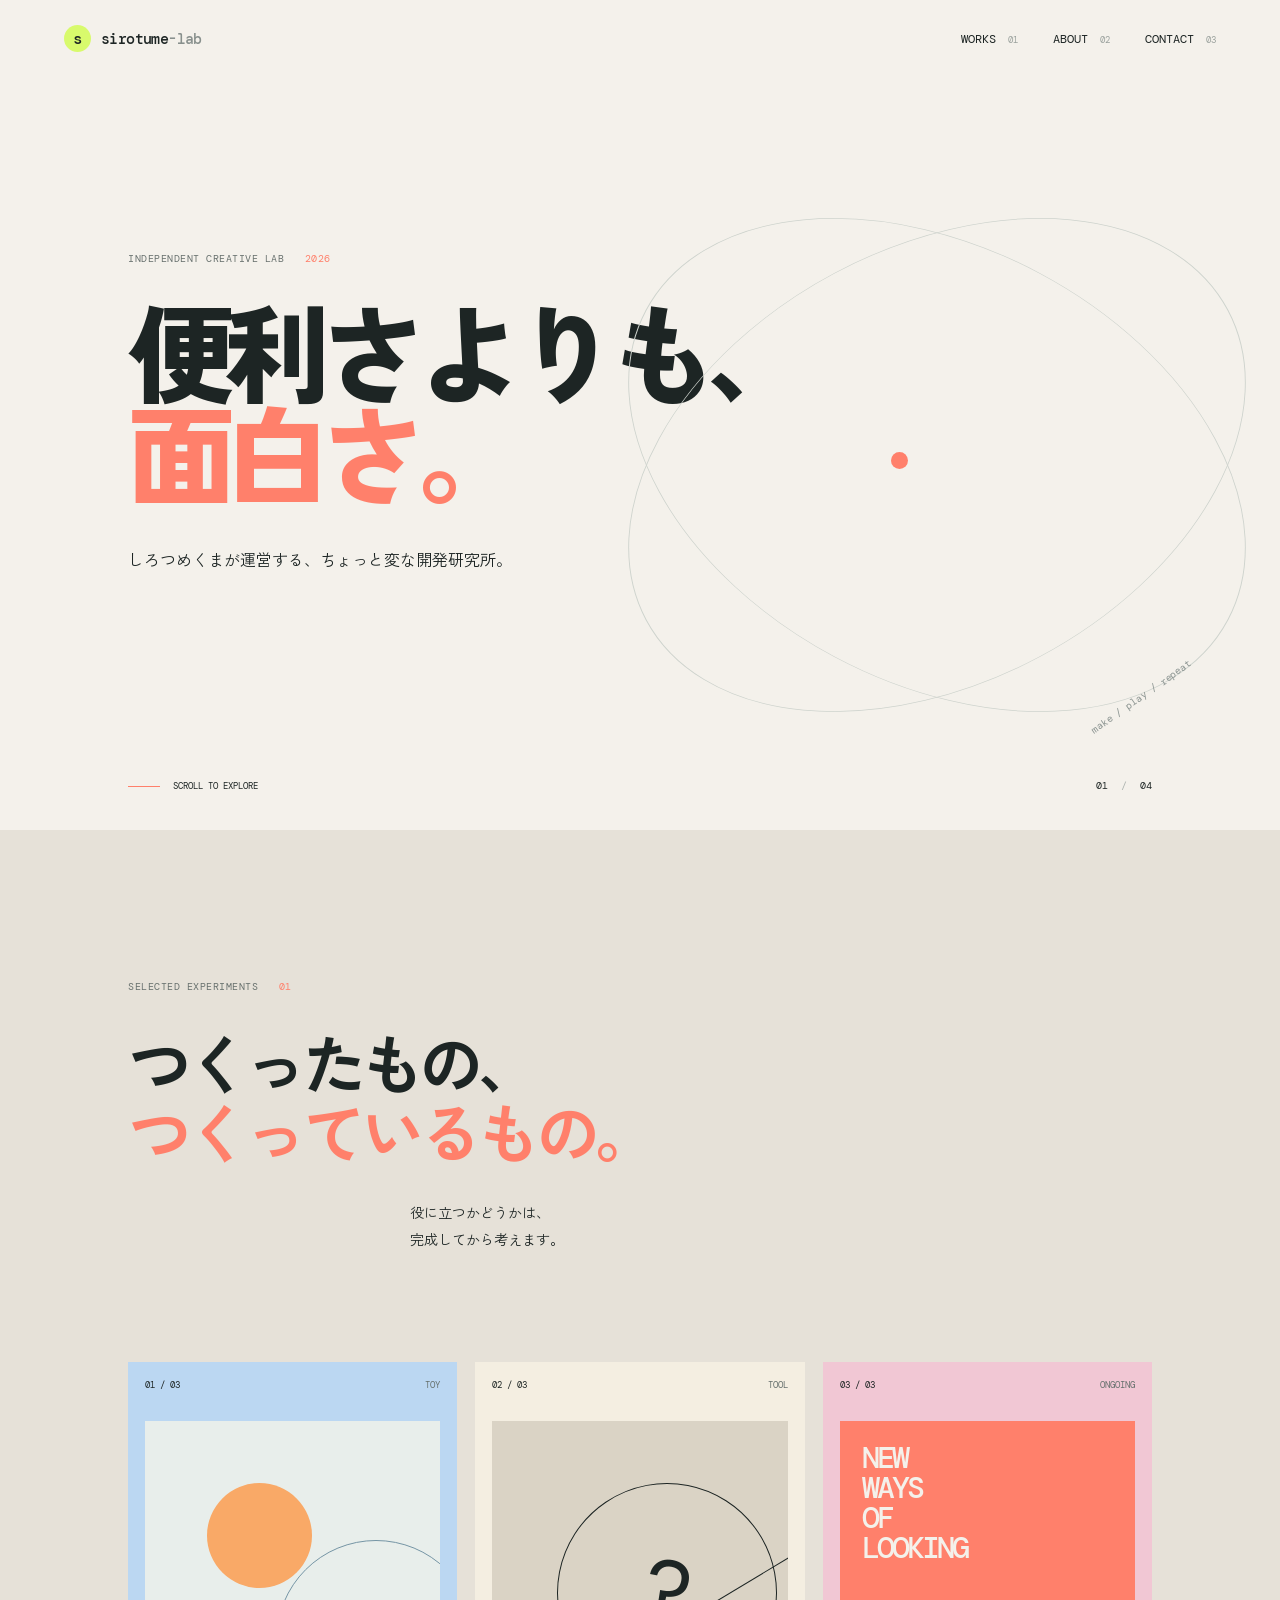
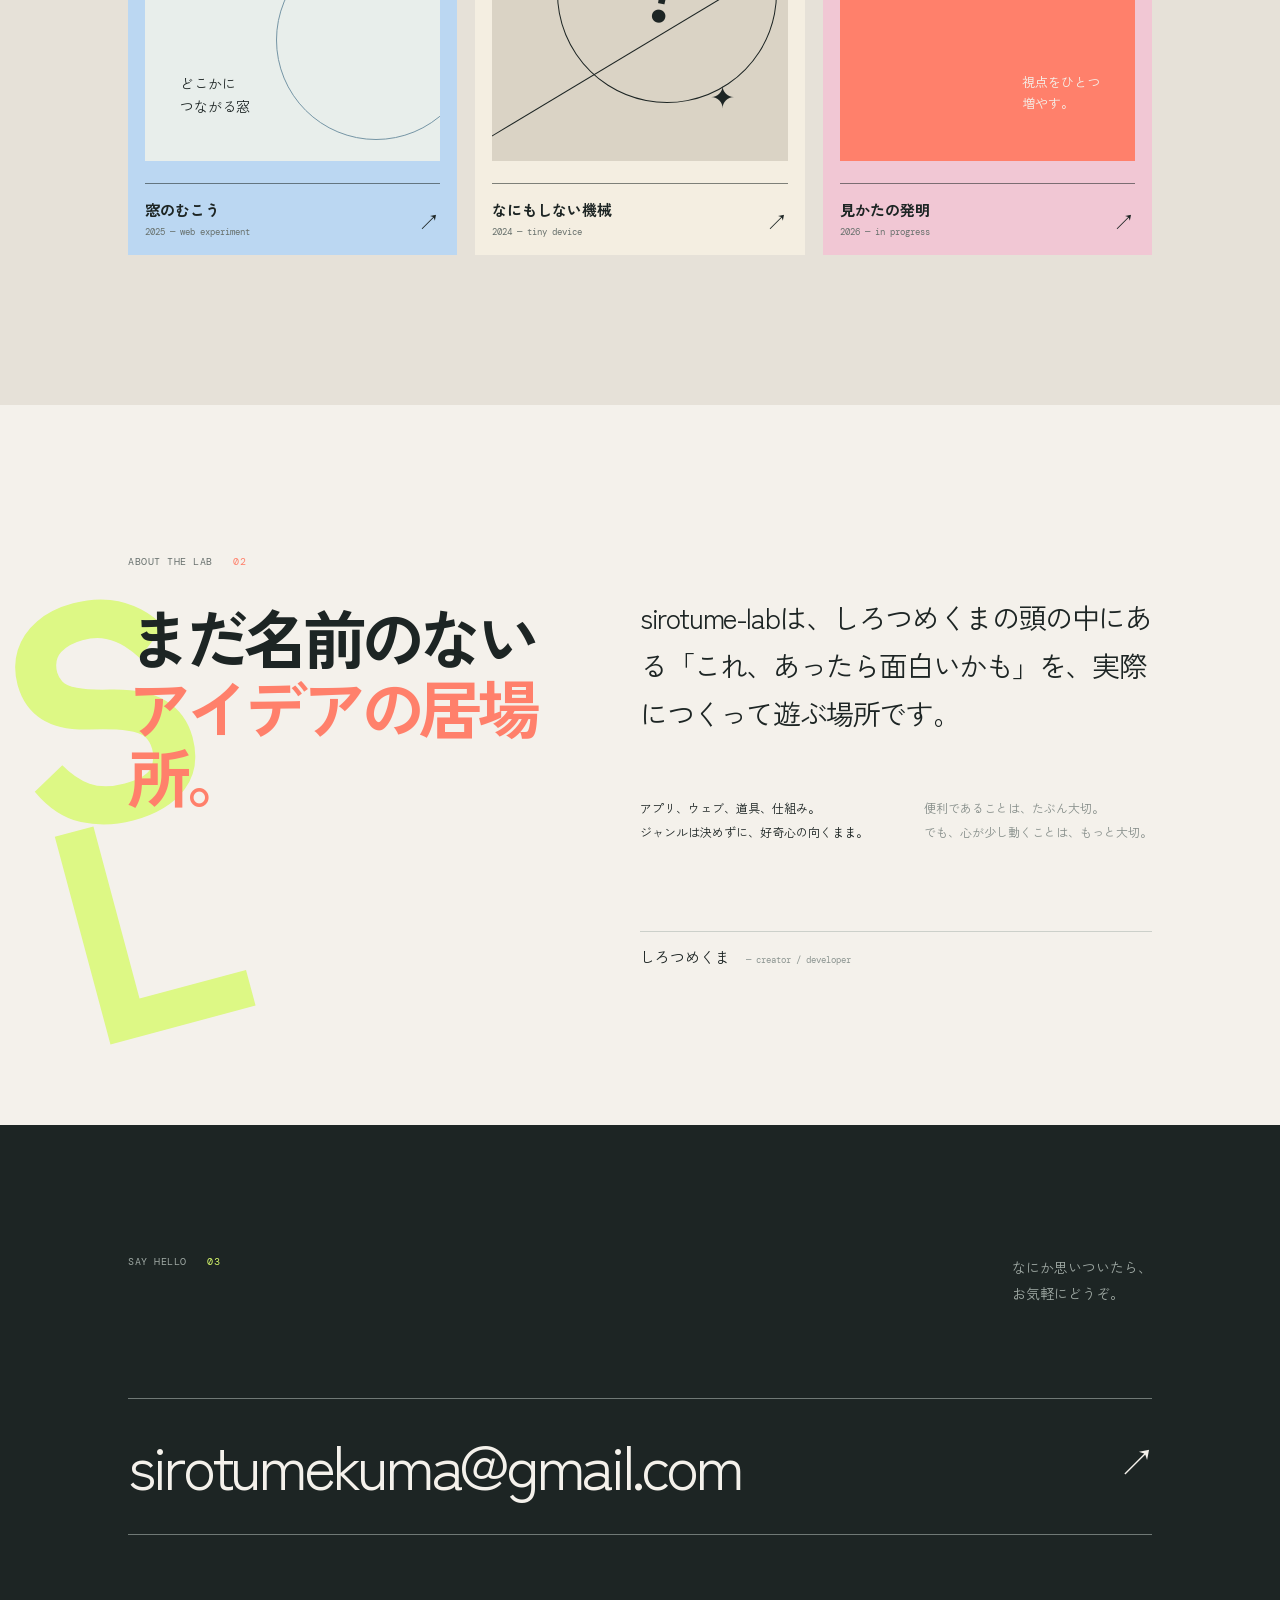
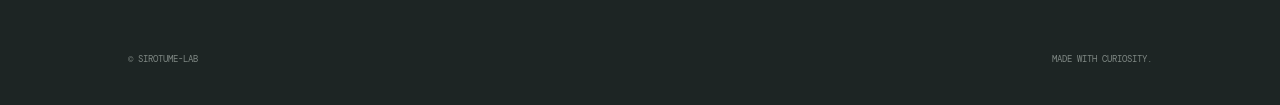
==== index.html @ a4aadb10 "Add files via upload" ====
<!doctype html>
<html lang="ja">
  <head>
    <meta charset="UTF-8" />
    <meta name="viewport" content="width=device-width, initial-scale=1.0" />
    <meta name="description" content="しろつめくま / sirotume-lab — 便利さよりも面白さ。今までなかったものを創る。" />
    <title>sirotume-lab | 便利さよりも面白さ</title>
    <link rel="stylesheet" href="styles.css" />
    <script defer src="script.js"></script>
  </head>
  <body>
    <header class="site-header">
      <a class="logo" href="#top" aria-label="sirotume-lab トップへ">
        <span class="logo-mark">s</span>
        <span class="logo-type">sirotume<span>-lab</span></span>
      </a>
      <button class="menu-button" type="button" aria-expanded="false" aria-controls="site-nav">
        <span>menu</span>
        <i></i><i></i>
      </button>
      <nav id="site-nav" class="site-nav" aria-label="メインナビゲーション">
        <a href="#works">works <em>01</em></a>
        <a href="#about">about <em>02</em></a>
        <a href="#contact">contact <em>03</em></a>
      </nav>
    </header>

    <main id="top">
      <section class="hero section-frame">
        <div class="hero-copy">
          <p class="eyebrow reveal">Independent creative lab <span>2026</span></p>
          <h1 class="reveal reveal-delay-1">便利さよりも、<br /><span>面白さ。</span></h1>
          <p class="hero-description reveal reveal-delay-2">
            しろつめくまが運営する、<br class="mobile-only" />ちょっと変な開発研究所。
          </p>
        </div>
        <div class="hero-orbit" aria-hidden="true">
          <div class="orbit orbit-one"></div>
          <div class="orbit orbit-two"></div>
          <div class="orbit-dot"></div>
          <div class="orbit-note">make / play / repeat</div>
        </div>
        <div class="scroll-note"><span></span> scroll to explore</div>
        <div class="hero-index">01 <span>/</span> 04</div>
      </section>

      <section id="works" class="works section-frame section-light">
        <div class="section-heading">
          <p class="eyebrow">selected experiments <span>01</span></p>
          <h2>つくったもの、<br /><i>つくっているもの。</i></h2>
          <p class="section-lead">役に立つかどうかは、<br />完成してから考えます。</p>
        </div>
        <div class="work-grid">
          <a class="work-card card-sky" href="#contact">
            <div class="card-top"><span>01 / 03</span><span>toy</span></div>
            <div class="card-art art-window">
              <span class="window-sun"></span><span class="window-cloud"></span>
              <span class="window-label">どこかに<br />つながる窓</span>
            </div>
            <div class="card-title"><span>窓のむこう</span><small>2025 — web experiment</small><b>↗</b></div>
          </a>
          <a class="work-card card-cream" href="#contact">
            <div class="card-top"><span>02 / 03</span><span>tool</span></div>
            <div class="card-art art-lab">
              <div class="lab-circle">?</div><div class="lab-line"></div><div class="lab-star">✦</div>
            </div>
            <div class="card-title"><span>なにもしない機械</span><small>2024 — tiny device</small><b>↗</b></div>
          </a>
          <a class="work-card card-pink" href="#contact">
            <div class="card-top"><span>03 / 03</span><span>ongoing</span></div>
            <div class="card-art art-type"><strong>NEW<br />WAYS<br />OF<br />LOOKING</strong><span>視点をひとつ<br />増やす。</span></div>
            <div class="card-title"><span>見かたの発明</span><small>2026 — in progress</small><b>↗</b></div>
          </a>
        </div>
      </section>

      <section id="about" class="about section-frame">
        <div class="about-stamp" aria-hidden="true">S<br />L</div>
        <div class="section-heading">
          <p class="eyebrow">about the lab <span>02</span></p>
          <h2>まだ名前のない<br /><i>アイデアの居場所。</i></h2>
        </div>
        <div class="about-body">
          <p class="about-intro">sirotume-labは、しろつめくまの頭の中にある「これ、あったら面白いかも」を、実際につくって遊ぶ場所です。</p>
          <div class="about-details">
            <p>アプリ、ウェブ、道具、仕組み。<br />ジャンルは決めずに、好奇心の向くまま。</p>
            <p class="muted">便利であることは、たぶん大切。<br />でも、心が少し動くことは、もっと大切。</p>
          </div>
          <div class="signature">しろつめくま <span>— creator / developer</span></div>
        </div>
      </section>

      <section id="contact" class="contact section-frame section-dark">
        <div class="contact-top">
          <p class="eyebrow">say hello <span>03</span></p>
          <p class="contact-note">なにか思いついたら、<br />お気軽にどうぞ。</p>
        </div>
        <a class="contact-link" href="mailto:sirotumekuma@gmail.com">
          <span>sirotumekuma@gmail.com</span><b>↗</b>
        </a>
        <div class="contact-footer"><span>© sirotume-lab</span><span>made with curiosity.</span></div>
      </section>
    </main>
  </body>
</html>
---- styles.css ----
@import url("https://fonts.googleapis.com/css2?family=DM+Mono:wght@400;500&family=Zen+Kaku+Gothic+New:wght@400;500;700;900&display=swap");

:root {
  --ink: #1d2524;
  --paper: #f4f1eb;
  --cream: #e6e1d8;
  --acid: #d8fa6c;
  --coral: #ff806b;
  --sky: #bbd7f2;
  --pink: #f1c7d4;
  --mono: "DM Mono", monospace;
  --sans: "Zen Kaku Gothic New", sans-serif;
}
* { box-sizing: border-box; }
html { scroll-behavior: smooth; }
body { margin: 0; color: var(--ink); background: var(--paper); font-family: var(--sans); }
a { color: inherit; text-decoration: none; }
.site-header { align-items: center; display: flex; justify-content: space-between; left: 0; padding: 25px 5vw; position: absolute; right: 0; top: 0; z-index: 5; }
.logo { align-items: center; display: flex; font-family: var(--mono); font-size: 15px; font-weight: 500; gap: 10px; letter-spacing: -.04em; }
.logo-mark { align-items: center; background: var(--acid); border-radius: 50%; display: flex; font-size: 16px; height: 27px; justify-content: center; width: 27px; }
.logo-type span { color: #88908d; }
.site-nav { display: flex; font: 12px var(--mono); gap: 35px; text-transform: uppercase; }
.site-nav a { transition: color .2s; }
.site-nav a:hover { color: var(--coral); }
.site-nav em { color: #9aa19d; font-size: 9px; font-style: normal; margin-left: 5px; }
.menu-button { display: none; }
.section-frame { padding: 150px 10vw; position: relative; }
.hero { background: var(--paper); height: min(830px, 100vh); min-height: 700px; overflow: hidden; padding-top: 28vh; }
.eyebrow { color: #68716e; font: 10px var(--mono); letter-spacing: .05em; margin: 0 0 34px; text-transform: uppercase; }
.eyebrow span { color: var(--coral); margin-left: 14px; }
h1, h2, p { margin-top: 0; }
h1 { font-size: clamp(55px, 8.4vw, 130px); font-weight: 900; letter-spacing: -.11em; line-height: .94; margin-bottom: 42px; }
h1 span, h2 i { color: var(--coral); font-style: normal; }
.hero-description { font-size: 16px; line-height: 2; }
.hero-orbit { height: 53vw; max-height: 660px; max-width: 660px; position: absolute; right: 1vw; top: 15vh; width: 53vw; }
.orbit { border: 1px solid #cfd4ce; border-radius: 50%; height: 100%; position: absolute; width: 100%; }
.orbit-one { transform: rotate(28deg) scaleY(.66); }
.orbit-two { transform: rotate(-28deg) scaleY(.66); }
.orbit-dot { background: var(--coral); border-radius: 50%; height: 17px; left: 43%; position: absolute; top: 48%; width: 17px; }
.orbit-note { bottom: 14%; color: #8a9390; font: 10px var(--mono); position: absolute; right: 10%; transform: rotate(-35deg); }
.scroll-note { align-items: center; bottom: 38px; display: flex; font: 9px var(--mono); gap: 13px; left: 10vw; position: absolute; text-transform: uppercase; }
.scroll-note span { background: var(--coral); display: block; height: 1px; width: 32px; }
.hero-index { bottom: 38px; font: 10px var(--mono); position: absolute; right: 10vw; }
.hero-index span { color: #adb3af; padding: 0 7px; }
.section-light { background: var(--cream); }
.section-heading { position: relative; z-index: 1; }
h2 { font-size: clamp(38px, 5vw, 74px); letter-spacing: -.09em; line-height: 1.08; margin-bottom: 34px; }
h2 i { color: var(--coral); font-style: normal; }
.section-lead { font-size: 14px; line-height: 1.9; margin-left: 22vw; }
.work-grid { display: grid; gap: 18px; grid-template-columns: repeat(3, 1fr); margin-top: 110px; }
.work-card { display: block; overflow: hidden; padding: 17px; transition: transform .35s cubic-bezier(.22,1,.36,1); }
.work-card:hover { transform: translateY(-10px) rotate(-1deg); }
.card-sky { background: var(--sky); }.card-cream { background: #f4eee1; }.card-pink { background: var(--pink); }
.card-top { display: flex; font: 9px var(--mono); justify-content: space-between; text-transform: uppercase; }
.card-top span:last-child { color: #66706d; }
.card-art { height: 340px; margin: 30px 0 22px; position: relative; }
.art-window { background: #e8eeeb; overflow: hidden; }
.window-sun { background: #f9a967; border-radius: 50%; height: 105px; left: 21%; position: absolute; top: 18%; width: 105px; }
.window-cloud { border: 1px solid #7595a5; border-radius: 50%; height: 200px; position: absolute; right: -12%; top: 35%; width: 200px; }
.window-label { bottom: 13%; font-size: 14px; left: 12%; line-height: 1.6; position: absolute; }
.art-lab { background: #dad3c5; overflow: hidden; }
.lab-circle { align-items: center; border: 1px solid var(--ink); border-radius: 50%; display: flex; font: 90px var(--mono); height: 220px; justify-content: center; left: 22%; position: absolute; top: 18%; transform: rotate(11deg); width: 220px; }
.lab-line { border-top: 1px solid var(--ink); left: -10%; position: absolute; top: 65%; transform: rotate(-31deg); width: 125%; }
.lab-star { bottom: 13%; font-size: 30px; position: absolute; right: 18%; }
.art-type { background: var(--coral); color: var(--paper); padding: 22px; }
.art-type strong { font: 500 30px/1 var(--mono); letter-spacing: -.1em; }
.art-type span { bottom: 14%; font-size: 13px; line-height: 1.6; position: absolute; right: 12%; }
.card-title { align-items: flex-end; border-top: 1px solid rgba(29,37,36,.55); display: grid; grid-template-columns: 1fr auto; padding-top: 15px; }
.card-title span { font-size: 15px; font-weight: 700; }.card-title small { color: #67706c; font: 9px var(--mono); grid-column: 1; margin-top: 6px; }.card-title b { font: 22px var(--mono); grid-column: 2; grid-row: 1 / span 2; }
.about { display: grid; grid-template-columns: 1fr 1fr; min-height: 720px; overflow: hidden; }
.about-stamp { color: var(--acid); font: 900 clamp(170px, 24vw, 360px)/.7 var(--sans); left: 2vw; letter-spacing: -.2em; opacity: .8; position: absolute; top: 25%; transform: rotate(-15deg); }
.about-body { align-self: end; grid-column: 2; padding-bottom: 8px; position: relative; }
.about-intro { font-size: clamp(20px, 2.2vw, 31px); letter-spacing: -.05em; line-height: 1.7; margin-bottom: 60px; }
.about-details { display: flex; font-size: 12px; justify-content: space-between; line-height: 2; }.muted { color: #868e8a; }
.signature { border-top: 1px solid #ccd0ca; font-size: 15px; margin-top: 75px; padding-top: 14px; }.signature span { color: #8b9490; font: 9px var(--mono); margin-left: 12px; }
.section-dark { background: var(--ink); color: var(--paper); }
.contact { min-height: 580px; padding-bottom: 40px; padding-top: 130px; }.contact .eyebrow { color: #a0aaa5; }.contact .eyebrow span { color: var(--acid); }.contact-note { color: #a0aaa5; font-size: 14px; line-height: 1.8; position: absolute; right: 10vw; top: 130px; }
.contact-link { align-items: center; border-bottom: 1px solid #707976; border-top: 1px solid #707976; display: flex; font-size: clamp(25px, 4.8vw, 70px); justify-content: space-between; letter-spacing: -.07em; margin-top: 130px; padding: 20px 0 26px; transition: color .2s; }.contact-link:hover { color: var(--acid); }.contact-link b { font: 38px var(--mono); }
.contact-footer { bottom: 40px; color: #7f8884; display: flex; font: 9px var(--mono); justify-content: space-between; left: 10vw; position: absolute; right: 10vw; text-transform: uppercase; }
.mobile-only { display: none; }
.reveal { opacity: 0; transform: translateY(22px); transition: opacity .8s ease, transform .8s ease; }.reveal.is-visible { opacity: 1; transform: none; }
@media (max-width: 700px) {
  .site-header { padding: 20px 6vw; }.menu-button { background: none; border: 0; display: flex; flex-direction: column; gap: 5px; padding: 5px 0 5px 14px; position: relative; z-index: 6; }.menu-button span { font: 9px var(--mono); margin-bottom: 2px; text-transform: uppercase; }.menu-button i { background: var(--ink); display: block; height: 1px; width: 25px; }.site-nav { background: var(--paper); flex-direction: column; gap: 22px; inset: 0; justify-content: center; opacity: 0; pointer-events: none; position: fixed; transform: translateY(-10px); transition: .25s; }.site-nav.is-open { opacity: 1; pointer-events: auto; transform: none; }.site-nav a { font-size: 20px; padding-left: 15vw; }
  .section-frame { padding-left: 7vw; padding-right: 7vw; }.hero { height: 750px; min-height: 0; padding-top: 190px; }.hero-orbit { height: 105vw; right: -28vw; top: 260px; width: 105vw; }.hero-description { font-size: 14px; }.mobile-only { display: block; }.scroll-note { left: 7vw; }.hero-index { right: 7vw; }
  .section-light, .about { padding-bottom: 90px; padding-top: 100px; }.work-grid { display: flex; flex-direction: column; gap: 25px; margin-top: 65px; }.card-art { height: 300px; }.work-card { padding: 14px; }
  .about { display: block; min-height: 800px; }.about-stamp { left: -4vw; top: 19%; }.about-body { margin-top: 390px; }.about-intro { font-size: 21px; }.about-details { display: block; }.about-details p { margin-bottom: 20px; }.signature { margin-top: 50px; }
  .contact { min-height: 540px; padding-bottom: 35px; padding-top: 100px; }.contact-note { position: static; }.contact-link { margin-top: 100px; word-break: break-all; }.contact-link b { font-size: 28px; margin-left: 12px; }.contact-footer { bottom: 35px; left: 7vw; right: 7vw; }
}
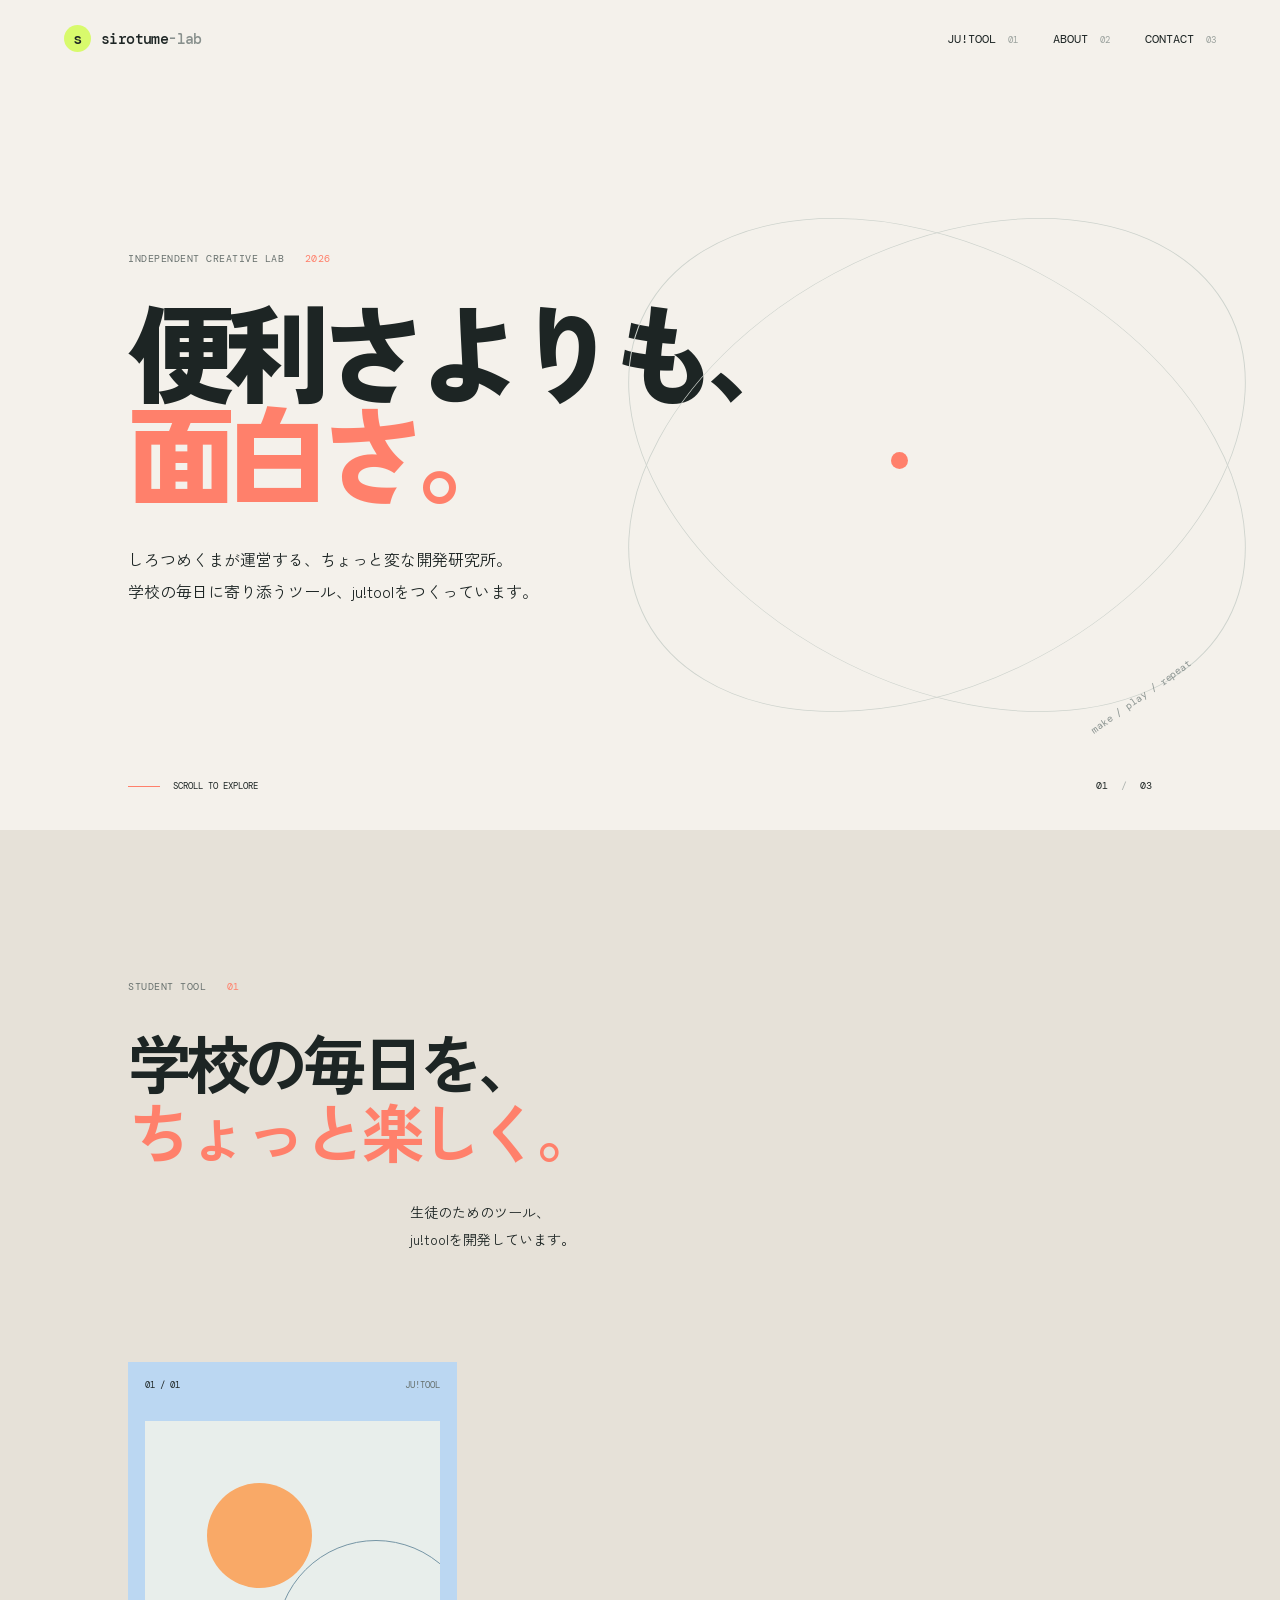
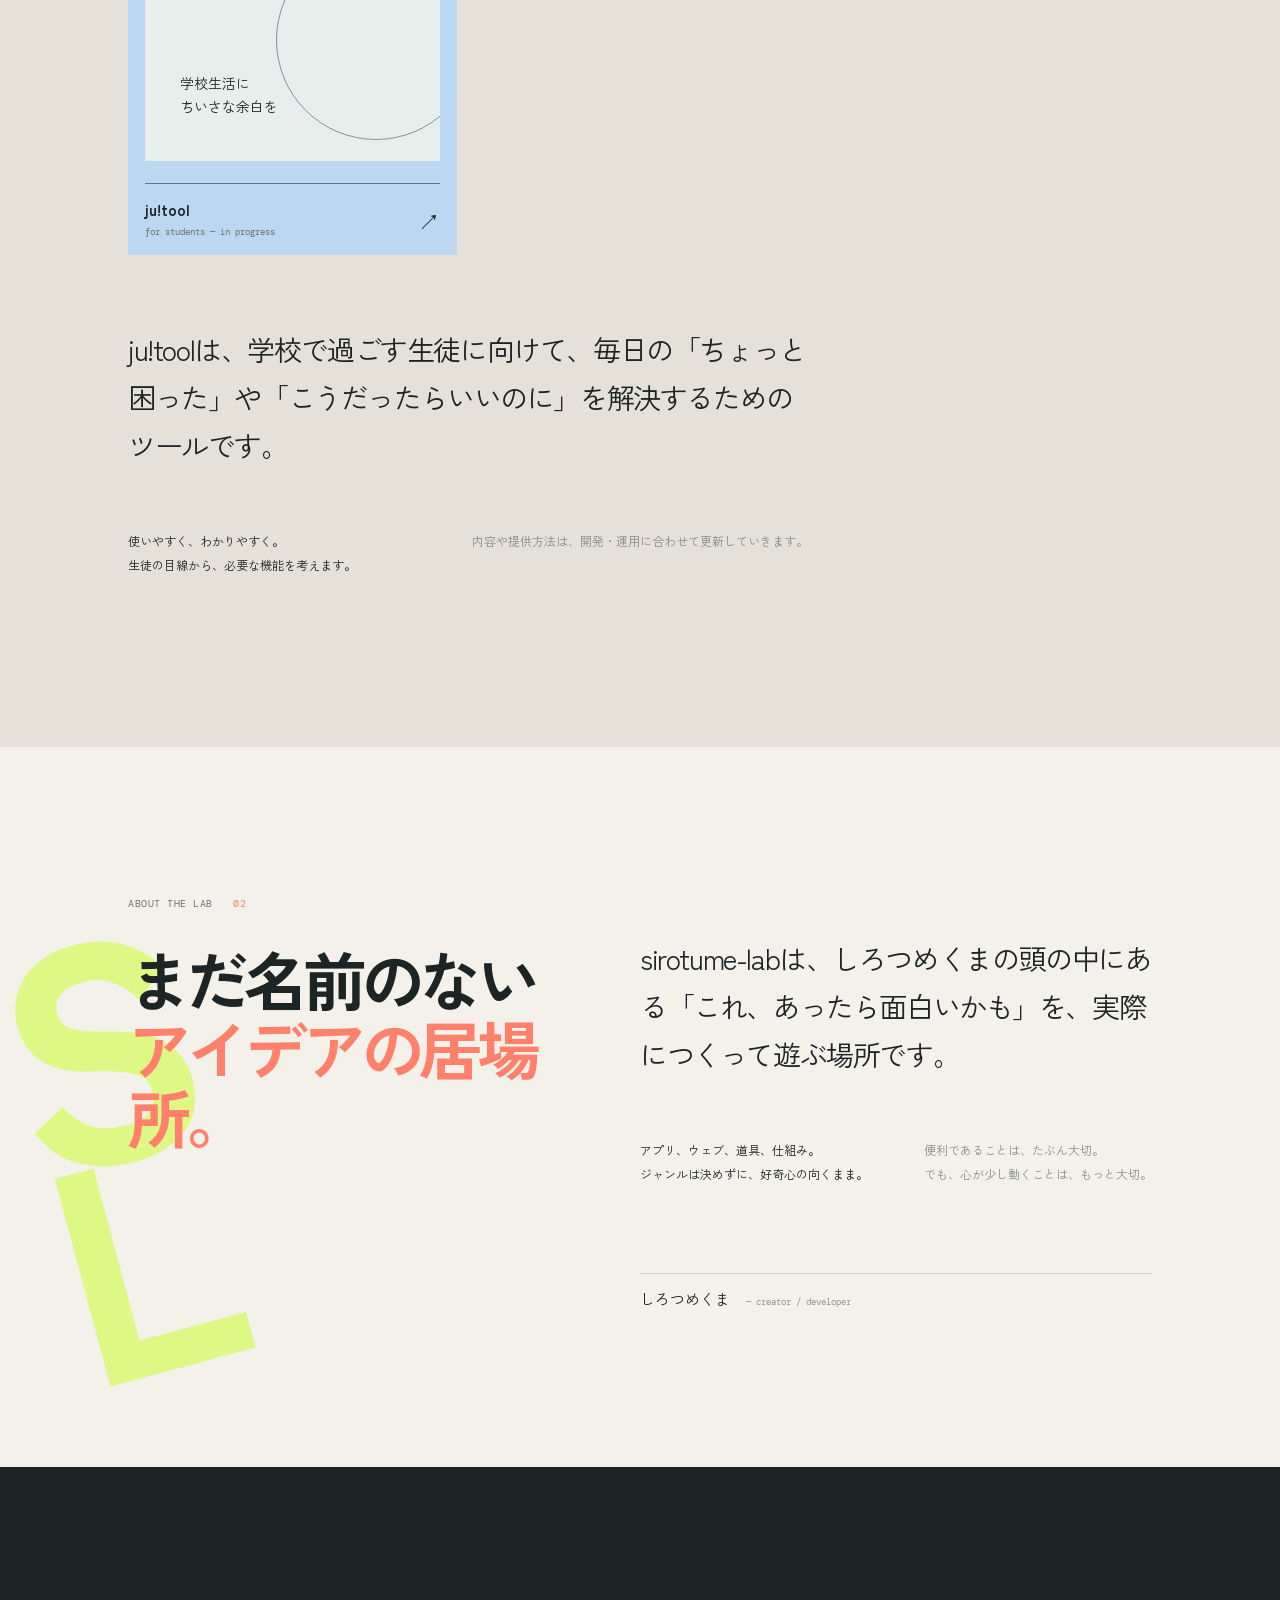
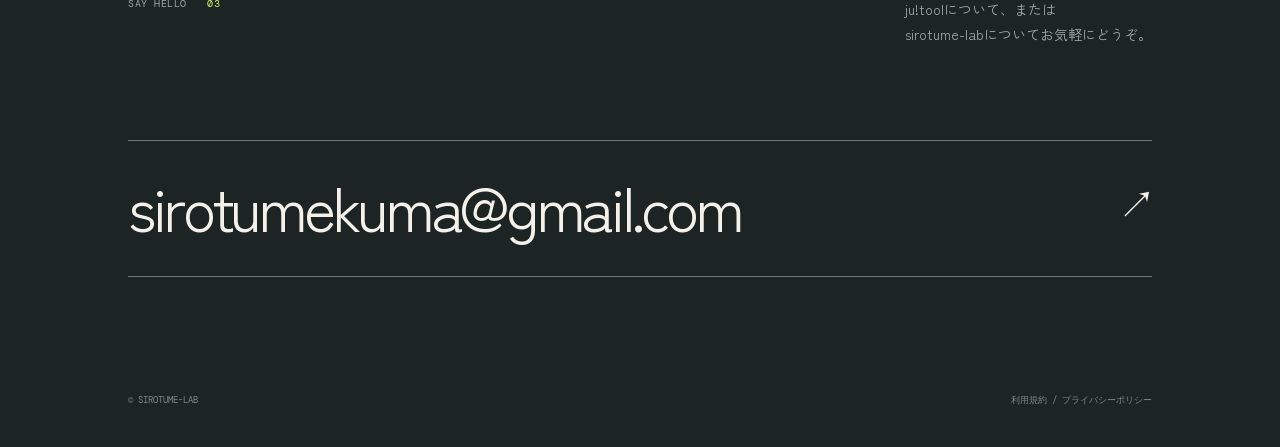
==== commit ccee5bfc: "ju!toolの紹介に置き換え、法務ページへのリンクを追加" ====
--- a/index.html
+++ b/index.html
@@ -1,105 +1,104 @@
-<!doctype html>
-<html lang="ja">
-  <head>
-    <meta charset="UTF-8" />
-    <meta name="viewport" content="width=device-width, initial-scale=1.0" />
-    <meta name="description" content="しろつめくま / sirotume-lab — 便利さよりも面白さ。今までなかったものを創る。" />
-    <title>sirotume-lab | 便利さよりも面白さ</title>
-    <link rel="stylesheet" href="styles.css" />
-    <script defer src="script.js"></script>
-  </head>
-  <body>
-    <header class="site-header">
-      <a class="logo" href="#top" aria-label="sirotume-lab トップへ">
-        <span class="logo-mark">s</span>
-        <span class="logo-type">sirotume<span>-lab</span></span>
-      </a>
-      <button class="menu-button" type="button" aria-expanded="false" aria-controls="site-nav">
-        <span>menu</span>
-        <i></i><i></i>
-      </button>
-      <nav id="site-nav" class="site-nav" aria-label="メインナビゲーション">
-        <a href="#works">works <em>01</em></a>
-        <a href="#about">about <em>02</em></a>
-        <a href="#contact">contact <em>03</em></a>
-      </nav>
-    </header>
-
-    <main id="top">
-      <section class="hero section-frame">
-        <div class="hero-copy">
-          <p class="eyebrow reveal">Independent creative lab <span>2026</span></p>
-          <h1 class="reveal reveal-delay-1">便利さよりも、<br /><span>面白さ。</span></h1>
-          <p class="hero-description reveal reveal-delay-2">
-            しろつめくまが運営する、<br class="mobile-only" />ちょっと変な開発研究所。
-          </p>
-        </div>
-        <div class="hero-orbit" aria-hidden="true">
-          <div class="orbit orbit-one"></div>
-          <div class="orbit orbit-two"></div>
-          <div class="orbit-dot"></div>
-          <div class="orbit-note">make / play / repeat</div>
-        </div>
-        <div class="scroll-note"><span></span> scroll to explore</div>
-        <div class="hero-index">01 <span>/</span> 04</div>
-      </section>
-
-      <section id="works" class="works section-frame section-light">
-        <div class="section-heading">
-          <p class="eyebrow">selected experiments <span>01</span></p>
-          <h2>つくったもの、<br /><i>つくっているもの。</i></h2>
-          <p class="section-lead">役に立つかどうかは、<br />完成してから考えます。</p>
-        </div>
-        <div class="work-grid">
-          <a class="work-card card-sky" href="#contact">
-            <div class="card-top"><span>01 / 03</span><span>toy</span></div>
-            <div class="card-art art-window">
-              <span class="window-sun"></span><span class="window-cloud"></span>
-              <span class="window-label">どこかに<br />つながる窓</span>
-            </div>
-            <div class="card-title"><span>窓のむこう</span><small>2025 — web experiment</small><b>↗</b></div>
-          </a>
-          <a class="work-card card-cream" href="#contact">
-            <div class="card-top"><span>02 / 03</span><span>tool</span></div>
-            <div class="card-art art-lab">
-              <div class="lab-circle">?</div><div class="lab-line"></div><div class="lab-star">✦</div>
-            </div>
-            <div class="card-title"><span>なにもしない機械</span><small>2024 — tiny device</small><b>↗</b></div>
-          </a>
-          <a class="work-card card-pink" href="#contact">
-            <div class="card-top"><span>03 / 03</span><span>ongoing</span></div>
-            <div class="card-art art-type"><strong>NEW<br />WAYS<br />OF<br />LOOKING</strong><span>視点をひとつ<br />増やす。</span></div>
-            <div class="card-title"><span>見かたの発明</span><small>2026 — in progress</small><b>↗</b></div>
-          </a>
-        </div>
-      </section>
-
-      <section id="about" class="about section-frame">
-        <div class="about-stamp" aria-hidden="true">S<br />L</div>
-        <div class="section-heading">
-          <p class="eyebrow">about the lab <span>02</span></p>
-          <h2>まだ名前のない<br /><i>アイデアの居場所。</i></h2>
-        </div>
-        <div class="about-body">
-          <p class="about-intro">sirotume-labは、しろつめくまの頭の中にある「これ、あったら面白いかも」を、実際につくって遊ぶ場所です。</p>
-          <div class="about-details">
-            <p>アプリ、ウェブ、道具、仕組み。<br />ジャンルは決めずに、好奇心の向くまま。</p>
-            <p class="muted">便利であることは、たぶん大切。<br />でも、心が少し動くことは、もっと大切。</p>
-          </div>
-          <div class="signature">しろつめくま <span>— creator / developer</span></div>
-        </div>
-      </section>
-
-      <section id="contact" class="contact section-frame section-dark">
-        <div class="contact-top">
-          <p class="eyebrow">say hello <span>03</span></p>
-          <p class="contact-note">なにか思いついたら、<br />お気軽にどうぞ。</p>
-        </div>
-        <a class="contact-link" href="mailto:sirotumekuma@gmail.com">
-          <span>sirotumekuma@gmail.com</span><b>↗</b>
-        </a>
-        <div class="contact-footer"><span>© sirotume-lab</span><span>made with curiosity.</span></div>
-      </section>
-    </main>
-  </body>
-</html>
+<!doctype html>
+<html lang="ja">
+  <head>
+    <meta charset="UTF-8" />
+    <meta name="viewport" content="width=device-width, initial-scale=1.0" />
+    <meta name="description" content="しろつめくま / sirotume-lab — 便利さよりも面白さ。学校の生徒に向けたツール ju!tool をつくっています。" />
+    <title>sirotume-lab | ju!tool</title>
+    <link rel="stylesheet" href="styles.css" />
+    <script defer src="script.js"></script>
+  </head>
+  <body>
+    <header class="site-header">
+      <a class="logo" href="#top" aria-label="sirotume-lab トップへ">
+        <span class="logo-mark">s</span>
+        <span class="logo-type">sirotume<span>-lab</span></span>
+      </a>
+      <button class="menu-button" type="button" aria-expanded="false" aria-controls="site-nav">
+        <span>menu</span>
+        <i></i><i></i>
+      </button>
+      <nav id="site-nav" class="site-nav" aria-label="メインナビゲーション">
+        <a href="#jutool">ju!tool <em>01</em></a>
+        <a href="#about">about <em>02</em></a>
+        <a href="#contact">contact <em>03</em></a>
+      </nav>
+    </header>
+
+    <main id="top">
+      <section class="hero section-frame">
+        <div class="hero-copy">
+          <p class="eyebrow reveal">Independent creative lab <span>2026</span></p>
+          <h1 class="reveal reveal-delay-1">便利さよりも、<br /><span>面白さ。</span></h1>
+          <p class="hero-description reveal reveal-delay-2">
+            しろつめくまが運営する、<br class="mobile-only" />ちょっと変な開発研究所。<br />
+            学校の毎日に寄り添うツール、ju!toolをつくっています。
+          </p>
+        </div>
+        <div class="hero-orbit" aria-hidden="true">
+          <div class="orbit orbit-one"></div>
+          <div class="orbit orbit-two"></div>
+          <div class="orbit-dot"></div>
+          <div class="orbit-note">make / play / repeat</div>
+        </div>
+        <div class="scroll-note"><span></span> scroll to explore</div>
+        <div class="hero-index">01 <span>/</span> 03</div>
+      </section>
+
+      <section id="jutool" class="works section-frame section-light">
+        <div class="section-heading">
+          <p class="eyebrow">student tool <span>01</span></p>
+          <h2>学校の毎日を、<br /><i>ちょっと楽しく。</i></h2>
+          <p class="section-lead">生徒のためのツール、<br />ju!toolを開発しています。</p>
+        </div>
+        <div class="work-grid">
+          <a class="work-card card-sky" href="#contact">
+            <div class="card-top"><span>01 / 01</span><span>ju!tool</span></div>
+            <div class="card-art art-window">
+              <span class="window-sun"></span><span class="window-cloud"></span>
+              <span class="window-label">学校生活に<br />ちいさな余白を</span>
+            </div>
+            <div class="card-title"><span>ju!tool</span><small>for students — in progress</small><b>↗</b></div>
+          </a>
+        </div>
+        <div class="about-body" style="margin-top: 70px; max-width: 680px;">
+          <p class="about-intro">ju!toolは、学校で過ごす生徒に向けて、毎日の「ちょっと困った」や「こうだったらいいのに」を解決するためのツールです。</p>
+          <div class="about-details">
+            <p>使いやすく、わかりやすく。<br />生徒の目線から、必要な機能を考えます。</p>
+            <p class="muted">内容や提供方法は、開発・運用に合わせて更新していきます。</p>
+          </div>
+        </div>
+      </section>
+
+      <section id="about" class="about section-frame">
+        <div class="about-stamp" aria-hidden="true">S<br />L</div>
+        <div class="section-heading">
+          <p class="eyebrow">about the lab <span>02</span></p>
+          <h2>まだ名前のない<br /><i>アイデアの居場所。</i></h2>
+        </div>
+        <div class="about-body">
+          <p class="about-intro">sirotume-labは、しろつめくまの頭の中にある「これ、あったら面白いかも」を、実際につくって遊ぶ場所です。</p>
+          <div class="about-details">
+            <p>アプリ、ウェブ、道具、仕組み。<br />ジャンルは決めずに、好奇心の向くまま。</p>
+            <p class="muted">便利であることは、たぶん大切。<br />でも、心が少し動くことは、もっと大切。</p>
+          </div>
+          <div class="signature">しろつめくま <span>— creator / developer</span></div>
+        </div>
+      </section>
+
+      <section id="contact" class="contact section-frame section-dark">
+        <div class="contact-top">
+          <p class="eyebrow">say hello <span>03</span></p>
+          <p class="contact-note">ju!toolについて、または<br />sirotume-labについてお気軽にどうぞ。</p>
+        </div>
+        <a class="contact-link" href="mailto:sirotumekuma@gmail.com">
+          <span>sirotumekuma@gmail.com</span><b>↗</b>
+        </a>
+        <div class="contact-footer">
+          <span>© sirotume-lab</span>
+          <span><a href="terms.html">利用規約</a> / <a href="privacy.html">プライバシーポリシー</a></span>
+        </div>
+      </section>
+    </main>
+  </body>
+</html>
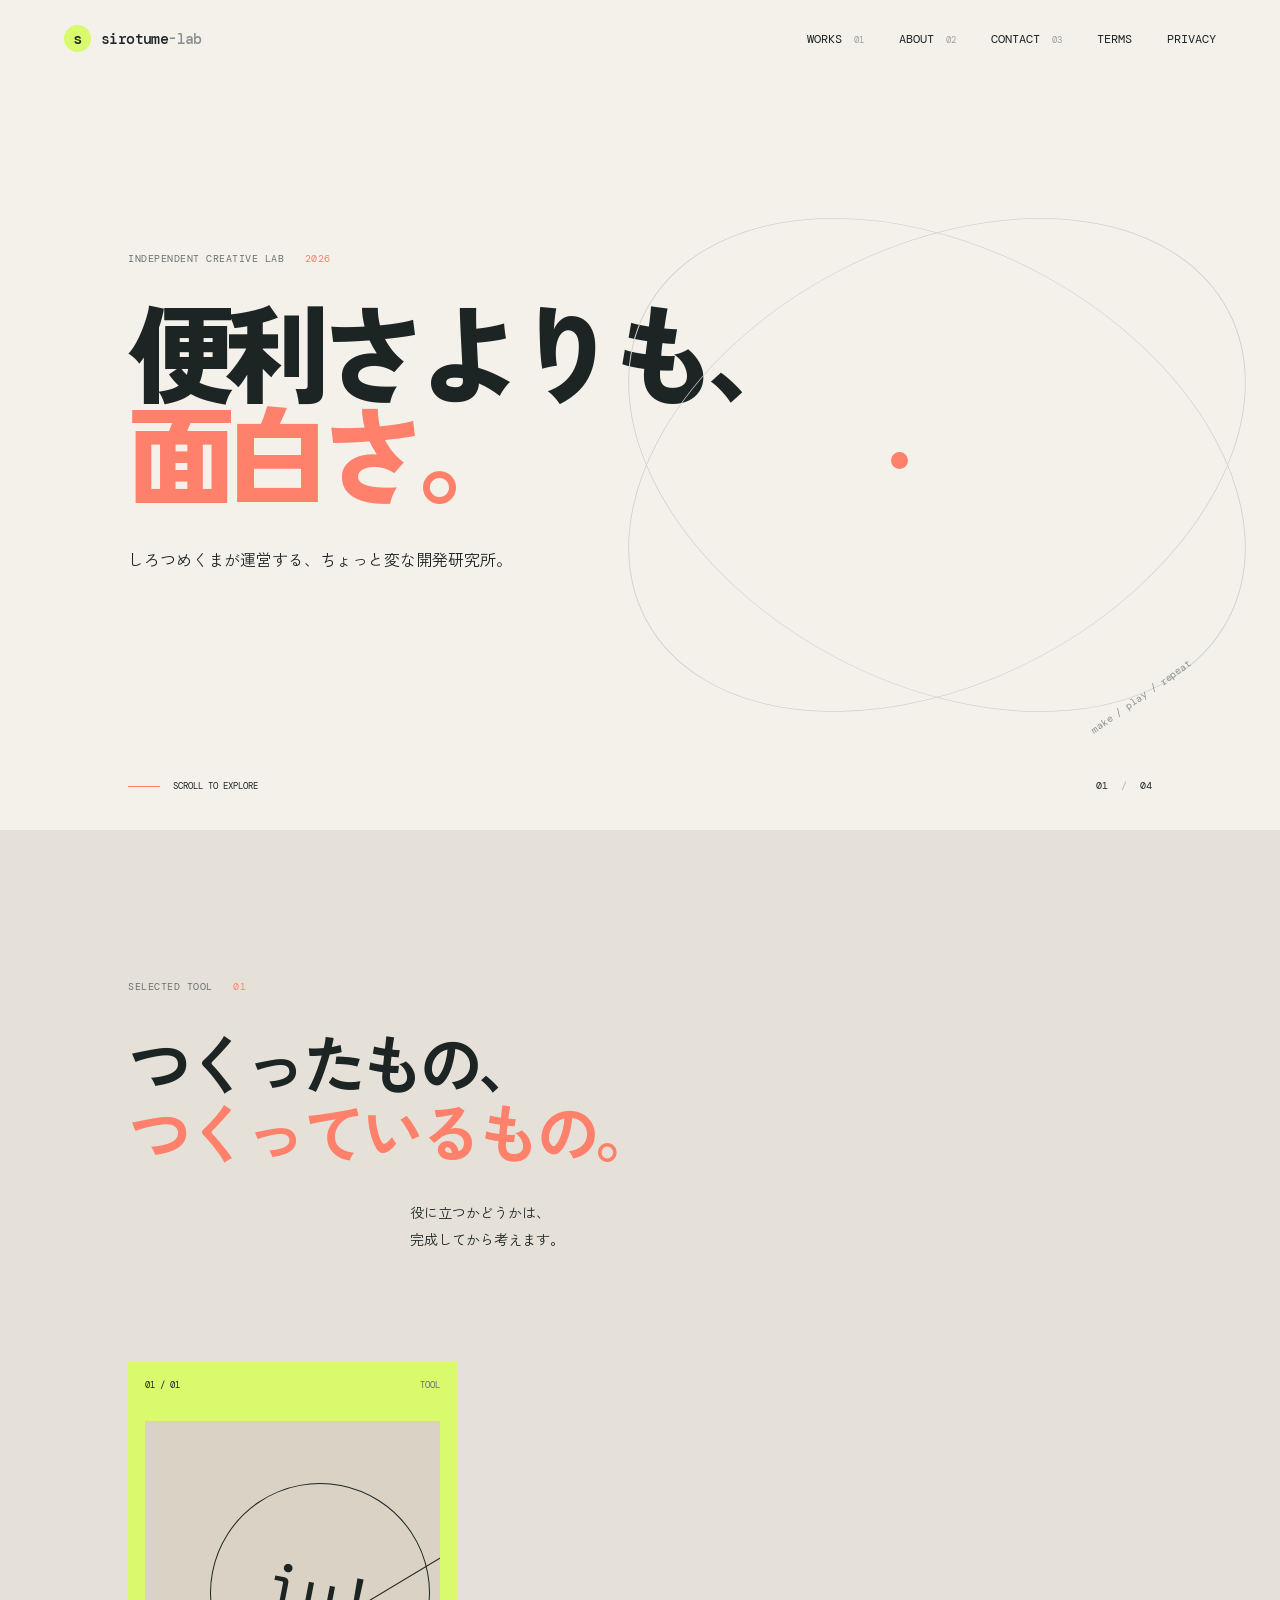
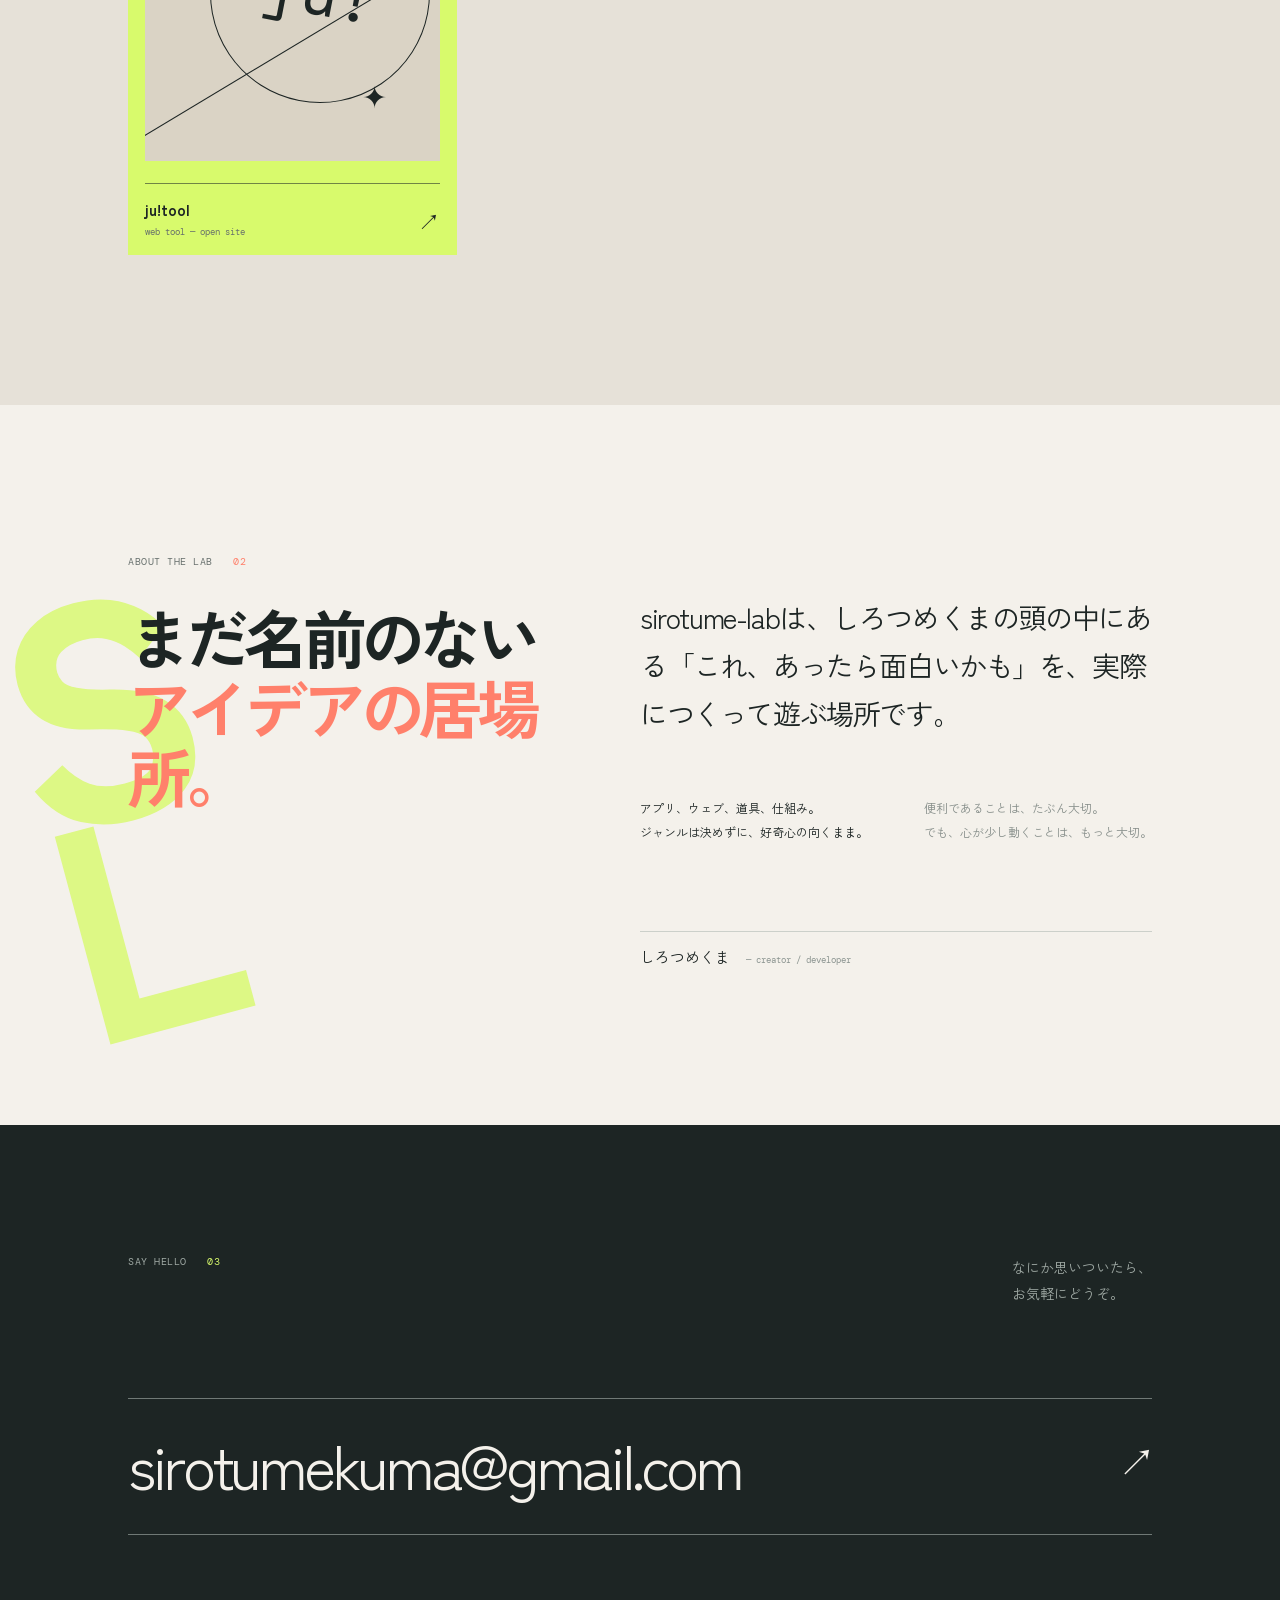
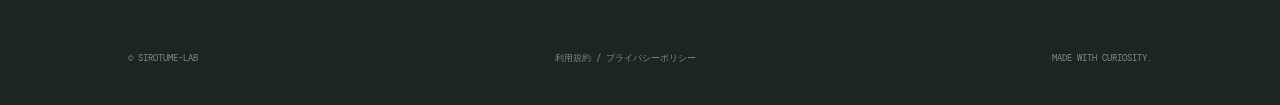
==== commit 1169b39c: "Add files via upload" ====
--- a/index.html
+++ b/index.html
@@ -1,104 +1,98 @@
-<!doctype html>
-<html lang="ja">
-  <head>
-    <meta charset="UTF-8" />
-    <meta name="viewport" content="width=device-width, initial-scale=1.0" />
-    <meta name="description" content="しろつめくま / sirotume-lab — 便利さよりも面白さ。学校の生徒に向けたツール ju!tool をつくっています。" />
-    <title>sirotume-lab | ju!tool</title>
-    <link rel="stylesheet" href="styles.css" />
-    <script defer src="script.js"></script>
-  </head>
-  <body>
-    <header class="site-header">
-      <a class="logo" href="#top" aria-label="sirotume-lab トップへ">
-        <span class="logo-mark">s</span>
-        <span class="logo-type">sirotume<span>-lab</span></span>
-      </a>
-      <button class="menu-button" type="button" aria-expanded="false" aria-controls="site-nav">
-        <span>menu</span>
-        <i></i><i></i>
-      </button>
-      <nav id="site-nav" class="site-nav" aria-label="メインナビゲーション">
-        <a href="#jutool">ju!tool <em>01</em></a>
-        <a href="#about">about <em>02</em></a>
-        <a href="#contact">contact <em>03</em></a>
-      </nav>
-    </header>
-
-    <main id="top">
-      <section class="hero section-frame">
-        <div class="hero-copy">
-          <p class="eyebrow reveal">Independent creative lab <span>2026</span></p>
-          <h1 class="reveal reveal-delay-1">便利さよりも、<br /><span>面白さ。</span></h1>
-          <p class="hero-description reveal reveal-delay-2">
-            しろつめくまが運営する、<br class="mobile-only" />ちょっと変な開発研究所。<br />
-            学校の毎日に寄り添うツール、ju!toolをつくっています。
-          </p>
-        </div>
-        <div class="hero-orbit" aria-hidden="true">
-          <div class="orbit orbit-one"></div>
-          <div class="orbit orbit-two"></div>
-          <div class="orbit-dot"></div>
-          <div class="orbit-note">make / play / repeat</div>
-        </div>
-        <div class="scroll-note"><span></span> scroll to explore</div>
-        <div class="hero-index">01 <span>/</span> 03</div>
-      </section>
-
-      <section id="jutool" class="works section-frame section-light">
-        <div class="section-heading">
-          <p class="eyebrow">student tool <span>01</span></p>
-          <h2>学校の毎日を、<br /><i>ちょっと楽しく。</i></h2>
-          <p class="section-lead">生徒のためのツール、<br />ju!toolを開発しています。</p>
-        </div>
-        <div class="work-grid">
-          <a class="work-card card-sky" href="#contact">
-            <div class="card-top"><span>01 / 01</span><span>ju!tool</span></div>
-            <div class="card-art art-window">
-              <span class="window-sun"></span><span class="window-cloud"></span>
-              <span class="window-label">学校生活に<br />ちいさな余白を</span>
-            </div>
-            <div class="card-title"><span>ju!tool</span><small>for students — in progress</small><b>↗</b></div>
-          </a>
-        </div>
-        <div class="about-body" style="margin-top: 70px; max-width: 680px;">
-          <p class="about-intro">ju!toolは、学校で過ごす生徒に向けて、毎日の「ちょっと困った」や「こうだったらいいのに」を解決するためのツールです。</p>
-          <div class="about-details">
-            <p>使いやすく、わかりやすく。<br />生徒の目線から、必要な機能を考えます。</p>
-            <p class="muted">内容や提供方法は、開発・運用に合わせて更新していきます。</p>
-          </div>
-        </div>
-      </section>
-
-      <section id="about" class="about section-frame">
-        <div class="about-stamp" aria-hidden="true">S<br />L</div>
-        <div class="section-heading">
-          <p class="eyebrow">about the lab <span>02</span></p>
-          <h2>まだ名前のない<br /><i>アイデアの居場所。</i></h2>
-        </div>
-        <div class="about-body">
-          <p class="about-intro">sirotume-labは、しろつめくまの頭の中にある「これ、あったら面白いかも」を、実際につくって遊ぶ場所です。</p>
-          <div class="about-details">
-            <p>アプリ、ウェブ、道具、仕組み。<br />ジャンルは決めずに、好奇心の向くまま。</p>
-            <p class="muted">便利であることは、たぶん大切。<br />でも、心が少し動くことは、もっと大切。</p>
-          </div>
-          <div class="signature">しろつめくま <span>— creator / developer</span></div>
-        </div>
-      </section>
-
-      <section id="contact" class="contact section-frame section-dark">
-        <div class="contact-top">
-          <p class="eyebrow">say hello <span>03</span></p>
-          <p class="contact-note">ju!toolについて、または<br />sirotume-labについてお気軽にどうぞ。</p>
-        </div>
-        <a class="contact-link" href="mailto:sirotumekuma@gmail.com">
-          <span>sirotumekuma@gmail.com</span><b>↗</b>
-        </a>
-        <div class="contact-footer">
-          <span>© sirotume-lab</span>
-          <span><a href="terms.html">利用規約</a> / <a href="privacy.html">プライバシーポリシー</a></span>
-        </div>
-      </section>
-    </main>
-  </body>
-</html>
+<!doctype html>
+<html lang="ja">
+  <head>
+    <meta charset="UTF-8" />
+    <meta name="viewport" content="width=device-width, initial-scale=1.0" />
+    <meta name="description" content="しろつめくま / sirotume-lab — 便利さよりも面白さ。今までなかったものを創る。" />
+    <title>sirotume-lab | 便利さよりも面白さ</title>
+    <link rel="stylesheet" href="styles.css" />
+    <script defer src="script.js"></script>
+  </head>
+  <body>
+    <header class="site-header">
+      <a class="logo" href="#top" aria-label="sirotume-lab トップへ">
+        <span class="logo-mark">s</span>
+        <span class="logo-type">sirotume<span>-lab</span></span>
+      </a>
+      <button class="menu-button" type="button" aria-expanded="false" aria-controls="site-nav">
+        <span>menu</span>
+        <i></i><i></i>
+      </button>
+      <nav id="site-nav" class="site-nav" aria-label="メインナビゲーション">
+        <a href="#works">works <em>01</em></a>
+        <a href="#about">about <em>02</em></a>
+        <a href="#contact">contact <em>03</em></a>
+        <a href="terms.html">terms</a>
+        <a href="privacy.html">privacy</a>
+      </nav>
+    </header>
+
+    <main id="top">
+      <section class="hero section-frame">
+        <div class="hero-copy">
+          <p class="eyebrow reveal">Independent creative lab <span>2026</span></p>
+          <h1 class="reveal reveal-delay-1">便利さよりも、<br /><span>面白さ。</span></h1>
+          <p class="hero-description reveal reveal-delay-2">
+            しろつめくまが運営する、<br class="mobile-only" />ちょっと変な開発研究所。
+          </p>
+        </div>
+        <div class="hero-orbit" aria-hidden="true">
+          <div class="orbit orbit-one"></div>
+          <div class="orbit orbit-two"></div>
+          <div class="orbit-dot"></div>
+          <div class="orbit-note">make / play / repeat</div>
+        </div>
+        <div class="scroll-note"><span></span> scroll to explore</div>
+        <div class="hero-index">01 <span>/</span> 04</div>
+      </section>
+
+      <section id="works" class="works section-frame section-light">
+        <div class="section-heading">
+          <p class="eyebrow">selected tool <span>01</span></p>
+          <h2>つくったもの、<br /><i>つくっているもの。</i></h2>
+          <p class="section-lead">役に立つかどうかは、<br />完成してから考えます。</p>
+        </div>
+        <div class="work-grid">
+          <a class="work-card card-acid" href="https://sirotumekuma.github.io/jutool/index.html" target="_blank" rel="noopener noreferrer">
+            <div class="card-top"><span>01 / 01</span><span>tool</span></div>
+            <div class="card-art art-lab">
+              <div class="lab-circle">ju!</div><div class="lab-line"></div><div class="lab-star">✦</div>
+            </div>
+            <div class="card-title"><span>ju!tool</span><small>web tool — open site</small><b>↗</b></div>
+          </a>
+        </div>
+      </section>
+
+      <section id="about" class="about section-frame">
+        <div class="about-stamp" aria-hidden="true">S<br />L</div>
+        <div class="section-heading">
+          <p class="eyebrow">about the lab <span>02</span></p>
+          <h2>まだ名前のない<br /><i>アイデアの居場所。</i></h2>
+        </div>
+        <div class="about-body">
+          <p class="about-intro">sirotume-labは、しろつめくまの頭の中にある「これ、あったら面白いかも」を、実際につくって遊ぶ場所です。</p>
+          <div class="about-details">
+            <p>アプリ、ウェブ、道具、仕組み。<br />ジャンルは決めずに、好奇心の向くまま。</p>
+            <p class="muted">便利であることは、たぶん大切。<br />でも、心が少し動くことは、もっと大切。</p>
+          </div>
+          <div class="signature">しろつめくま <span>— creator / developer</span></div>
+        </div>
+      </section>
+
+      <section id="contact" class="contact section-frame section-dark">
+        <div class="contact-top">
+          <p class="eyebrow">say hello <span>03</span></p>
+          <p class="contact-note">なにか思いついたら、<br />お気軽にどうぞ。</p>
+        </div>
+        <a class="contact-link" href="mailto:sirotumekuma@gmail.com">
+          <span>sirotumekuma@gmail.com</span><b>↗</b>
+        </a>
+        <div class="contact-footer">
+          <span>© sirotume-lab</span>
+          <span><a href="terms.html">利用規約</a> / <a href="privacy.html">プライバシーポリシー</a></span>
+          <span>made with curiosity.</span>
+        </div>
+      </section>
+    </main>
+  </body>
+</html>
--- a/styles.css
+++ b/styles.css
@@ -50,21 +50,14 @@
 .work-grid { display: grid; gap: 18px; grid-template-columns: repeat(3, 1fr); margin-top: 110px; }
 .work-card { display: block; overflow: hidden; padding: 17px; transition: transform .35s cubic-bezier(.22,1,.36,1); }
 .work-card:hover { transform: translateY(-10px) rotate(-1deg); }
-.card-sky { background: var(--sky); }.card-cream { background: #f4eee1; }.card-pink { background: var(--pink); }
+.card-acid { background: var(--acid); }
 .card-top { display: flex; font: 9px var(--mono); justify-content: space-between; text-transform: uppercase; }
 .card-top span:last-child { color: #66706d; }
 .card-art { height: 340px; margin: 30px 0 22px; position: relative; }
-.art-window { background: #e8eeeb; overflow: hidden; }
-.window-sun { background: #f9a967; border-radius: 50%; height: 105px; left: 21%; position: absolute; top: 18%; width: 105px; }
-.window-cloud { border: 1px solid #7595a5; border-radius: 50%; height: 200px; position: absolute; right: -12%; top: 35%; width: 200px; }
-.window-label { bottom: 13%; font-size: 14px; left: 12%; line-height: 1.6; position: absolute; }
 .art-lab { background: #dad3c5; overflow: hidden; }
-.lab-circle { align-items: center; border: 1px solid var(--ink); border-radius: 50%; display: flex; font: 90px var(--mono); height: 220px; justify-content: center; left: 22%; position: absolute; top: 18%; transform: rotate(11deg); width: 220px; }
+.lab-circle { align-items: center; border: 1px solid var(--ink); border-radius: 50%; display: flex; font: 62px var(--mono); height: 220px; justify-content: center; left: 22%; position: absolute; top: 18%; transform: rotate(11deg); width: 220px; }
 .lab-line { border-top: 1px solid var(--ink); left: -10%; position: absolute; top: 65%; transform: rotate(-31deg); width: 125%; }
 .lab-star { bottom: 13%; font-size: 30px; position: absolute; right: 18%; }
-.art-type { background: var(--coral); color: var(--paper); padding: 22px; }
-.art-type strong { font: 500 30px/1 var(--mono); letter-spacing: -.1em; }
-.art-type span { bottom: 14%; font-size: 13px; line-height: 1.6; position: absolute; right: 12%; }
 .card-title { align-items: flex-end; border-top: 1px solid rgba(29,37,36,.55); display: grid; grid-template-columns: 1fr auto; padding-top: 15px; }
 .card-title span { font-size: 15px; font-weight: 700; }.card-title small { color: #67706c; font: 9px var(--mono); grid-column: 1; margin-top: 6px; }.card-title b { font: 22px var(--mono); grid-column: 2; grid-row: 1 / span 2; }
 .about { display: grid; grid-template-columns: 1fr 1fr; min-height: 720px; overflow: hidden; }
@@ -76,7 +69,16 @@
 .section-dark { background: var(--ink); color: var(--paper); }
 .contact { min-height: 580px; padding-bottom: 40px; padding-top: 130px; }.contact .eyebrow { color: #a0aaa5; }.contact .eyebrow span { color: var(--acid); }.contact-note { color: #a0aaa5; font-size: 14px; line-height: 1.8; position: absolute; right: 10vw; top: 130px; }
 .contact-link { align-items: center; border-bottom: 1px solid #707976; border-top: 1px solid #707976; display: flex; font-size: clamp(25px, 4.8vw, 70px); justify-content: space-between; letter-spacing: -.07em; margin-top: 130px; padding: 20px 0 26px; transition: color .2s; }.contact-link:hover { color: var(--acid); }.contact-link b { font: 38px var(--mono); }
-.contact-footer { bottom: 40px; color: #7f8884; display: flex; font: 9px var(--mono); justify-content: space-between; left: 10vw; position: absolute; right: 10vw; text-transform: uppercase; }
+.contact-footer { bottom: 40px; color: #7f8884; display: flex; font: 9px var(--mono); gap: 20px; justify-content: space-between; left: 10vw; position: absolute; right: 10vw; text-transform: uppercase; }
+.contact-footer a { transition: color .2s; }.contact-footer a:hover { color: var(--acid); }
+.legal-page { background: var(--paper); min-height: 100vh; }
+.legal-main { margin: 0 auto; max-width: 850px; padding: 150px 7vw 100px; }
+.legal-main h1 { font-size: clamp(42px, 7vw, 80px); margin-bottom: 18px; }
+.legal-updated { color: #68716e; font: 11px var(--mono); margin-bottom: 70px; }
+.legal-main h2 { font-size: 24px; margin: 48px 0 16px; }
+.legal-main p, .legal-main li { font-size: 14px; line-height: 2; }
+.legal-main ul { padding-left: 1.5em; }
+.legal-back { color: #68716e; font: 11px var(--mono); }
 .mobile-only { display: none; }
 .reveal { opacity: 0; transform: translateY(22px); transition: opacity .8s ease, transform .8s ease; }.reveal.is-visible { opacity: 1; transform: none; }
 @media (max-width: 700px) {
@@ -84,5 +86,6 @@
   .section-frame { padding-left: 7vw; padding-right: 7vw; }.hero { height: 750px; min-height: 0; padding-top: 190px; }.hero-orbit { height: 105vw; right: -28vw; top: 260px; width: 105vw; }.hero-description { font-size: 14px; }.mobile-only { display: block; }.scroll-note { left: 7vw; }.hero-index { right: 7vw; }
   .section-light, .about { padding-bottom: 90px; padding-top: 100px; }.work-grid { display: flex; flex-direction: column; gap: 25px; margin-top: 65px; }.card-art { height: 300px; }.work-card { padding: 14px; }
   .about { display: block; min-height: 800px; }.about-stamp { left: -4vw; top: 19%; }.about-body { margin-top: 390px; }.about-intro { font-size: 21px; }.about-details { display: block; }.about-details p { margin-bottom: 20px; }.signature { margin-top: 50px; }
-  .contact { min-height: 540px; padding-bottom: 35px; padding-top: 100px; }.contact-note { position: static; }.contact-link { margin-top: 100px; word-break: break-all; }.contact-link b { font-size: 28px; margin-left: 12px; }.contact-footer { bottom: 35px; left: 7vw; right: 7vw; }
+  .contact { min-height: 540px; padding-bottom: 35px; padding-top: 100px; }.contact-note { position: static; }.contact-link { margin-top: 100px; word-break: break-all; }.contact-link b { font-size: 28px; margin-left: 12px; }.contact-footer { align-items: flex-start; bottom: 35px; flex-direction: column; gap: 8px; left: 7vw; right: 7vw; }
+  .legal-main { padding: 120px 7vw 70px; }.legal-main h2 { font-size: 21px; }
 }
